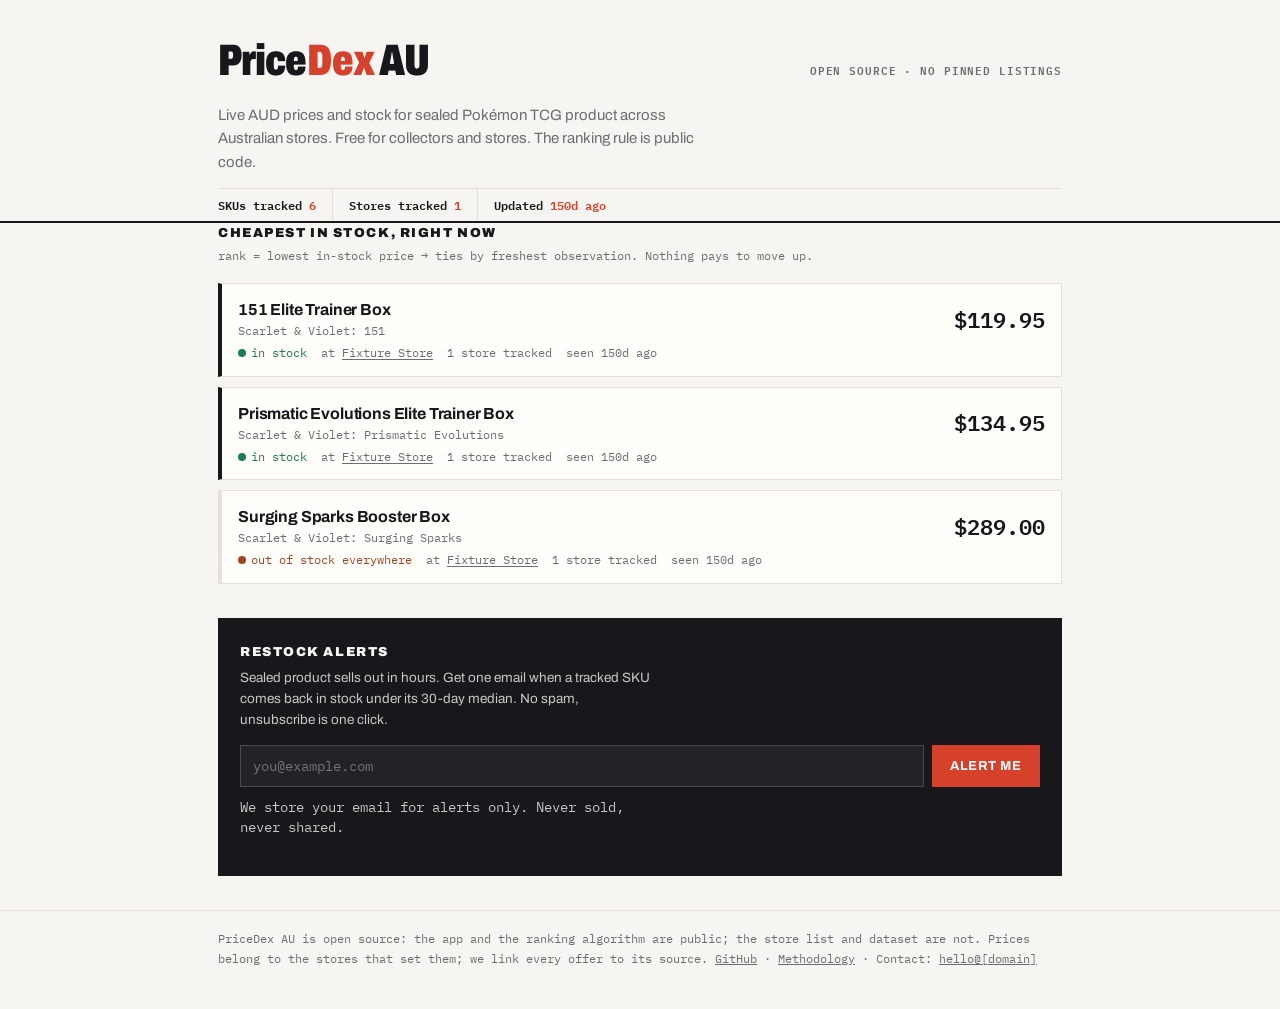
==== site/index.html @ 431e9506 "chore: import pricedex-mvp scaffold as delivered" ====
<!doctype html>
<html lang="en-AU">
<head>
<meta charset="utf-8">
<meta name="viewport" content="width=device-width, initial-scale=1">
<title>PriceDex AU · sealed TCG prices, tracked locally</title>
<meta name="description" content="Live AUD prices and stock for sealed Pokémon TCG product across Australian stores. Free, open source, no pinned listings.">
<link rel="preconnect" href="https://fonts.googleapis.com">
<link rel="preconnect" href="https://fonts.gstatic.com" crossorigin>
<link href="https://fonts.googleapis.com/css2?family=Archivo:wdth,wght@62..125,400..900&family=IBM+Plex+Mono:wght@400;600&display=swap" rel="stylesheet">
<style>
:root{
  --paper:#f6f5f1; --card:#fffefb; --ink:#17171c; --dim:#6c6c74;
  --line:#e3e1d9; --accent:#d6412b; --stock:#1e7d4f; --oos:#a1471f;
}
*{box-sizing:border-box;margin:0}
html{scroll-behavior:smooth}
@media (prefers-reduced-motion: reduce){html{scroll-behavior:auto}*{transition:none!important}}
body{background:var(--paper);color:var(--ink);font:15px/1.55 "Archivo",system-ui,sans-serif;font-variation-settings:"wdth" 100}
a{color:inherit}
.wrap{max-width:880px;margin:0 auto;padding:0 18px}

/* header */
header{border-bottom:2px solid var(--ink)}
.masthead{display:flex;align-items:baseline;justify-content:space-between;gap:12px;padding:26px 0 10px}
.logo{font-weight:900;font-size:clamp(28px,6vw,44px);letter-spacing:-.02em;font-variation-settings:"wdth" 72}
.logo span{color:var(--accent)}
.oss{font:600 11px/1 "IBM Plex Mono",monospace;color:var(--dim);text-transform:uppercase;letter-spacing:.08em}
.tag{padding:0 0 14px;color:var(--dim);max-width:56ch}
.ticker{display:flex;gap:0;border-top:1px solid var(--line);font:600 12px/1 "IBM Plex Mono",monospace}
.ticker div{padding:10px 16px 10px 0;margin-right:16px;border-right:1px solid var(--line)}
.ticker div:last-child{border-right:0}
.ticker b{color:var(--accent);font-weight:600}

/* index table */
main{padding:26px 0 8px}
h2{font-size:13px;font-weight:900;text-transform:uppercase;letter-spacing:.12em;margin-bottom:4px}
.rule-note{font:400 12px/1.5 "IBM Plex Mono",monospace;color:var(--dim);margin-bottom:18px}
.rule-note a{text-decoration underline}
.row{display:grid;grid-template-columns:1fr auto;gap:4px 18px;align-items:center;
     background:var(--card);border:1px solid var(--line);border-left:4px solid var(--ink);
     padding:14px 16px;margin-bottom:10px;transition:transform .12s ease}
.row:hover{transform:translateX(3px)}
.row.oosrow{border-left-color:var(--line)}
.name{font-weight:700;font-size:16px;letter-spacing:-.01em}
.set{font:400 11.5px/1.4 "IBM Plex Mono",monospace;color:var(--dim)}
.price{font:600 22px/1 "IBM Plex Mono",monospace;text-align:right;font-feature-settings:"tnum"}
.meta{grid-column:1 / -1;display:flex;flex-wrap:wrap;gap:8px 14px;align-items:center;
      font:400 12px/1.4 "IBM Plex Mono",monospace;color:var(--dim);padding-top:2px}
.dot{display:inline-block;width:8px;height:8px;border-radius:50%;margin-right:5px;vertical-align:baseline}
.instock .dot{background:var(--stock)} .instock{color:var(--stock)}
.oos .dot{background:var(--oos)} .oos{color:var(--oos)}
.store a{text-decoration:underline;text-underline-offset:2px}
.empty{border:1px dashed var(--line);padding:34px 20px;text-align:center;color:var(--dim);
       font:400 13px/1.6 "IBM Plex Mono",monospace}

/* alerts band */
.alerts{margin:34px 0;border:2px solid var(--ink);background:var(--ink);color:var(--paper);padding:22px 20px}
.alerts h2{color:var(--paper);margin-bottom:6px}
.alerts p{color:#c9c8c2;font-size:13.5px;max-width:52ch;margin-bottom:14px}
.alerts form{display:flex;gap:8px;flex-wrap:wrap}
.alerts input[type=email]{flex:1;min-width:220px;padding:11px 12px;border:1px solid #4a4a52;background:#222228;
  color:var(--paper);font:400 14px "IBM Plex Mono",monospace}
.alerts button{padding:11px 18px;border:0;background:var(--accent);color:#fff;font:700 13px "Archivo",sans-serif;
  text-transform:uppercase;letter-spacing:.06em;cursor:pointer}
.alerts button:hover{filter:brightness(1.08)}
input:focus-visible,button:focus-visible,a:focus-visible{outline:2px solid var(--accent);outline-offset:2px}
.fine{font:400 11px/1.5 "IBM Plex Mono",monospace;color:#8f8e96;margin-top:10px}

footer{border-top:1px solid var(--line);padding:18px 0 40px;color:var(--dim);
       font:400 12px/1.7 "IBM Plex Mono",monospace}
footer a{text-decoration:underline}
@media(max-width:560px){
  .price{font-size:19px}
  .ticker{flex-wrap:wrap}.ticker div{border-right:0;padding:8px 0 0;margin-right:14px}
}
</style>
</head>
<body>
<header>
  <div class="wrap">
    <div class="masthead">
      <div class="logo">Price<span>Dex</span> AU</div>
      <div class="oss">open source · no pinned listings</div>
    </div>
    <p class="tag">Live AUD prices and stock for sealed Pokémon TCG product across Australian stores. Free for collectors and stores. The ranking rule is public code.</p>
    <div class="ticker" id="ticker">
      <div>SKUs tracked <b id="t-skus">–</b></div>
      <div>Stores tracked <b id="t-stores">–</b></div>
      <div>Updated <b id="t-updated">–</b></div>
    </div>
  </div>
</header>

<main class="wrap">
  <h2>Cheapest in stock, right now</h2>
  <p class="rule-note">rank = lowest in-stock price → ties by freshest observation. Nothing pays to move up.</p>
  <div id="index"><div class="empty">Loading the index…</div></div>

  <section class="alerts" id="alerts">
    <h2>Restock alerts</h2>
    <p>Sealed product sells out in hours. Get one email when a tracked SKU comes back in stock under its 30-day median. No spam, unsubscribe is one click.</p>
    <form id="signup" method="POST" action="#">
      <input type="email" name="email" required placeholder="you@example.com" aria-label="Email address">
      <button type="submit">Alert me</button>
    </form>
    <p class="fine" id="signup-note">We store your email for alerts only. Never sold, never shared.</p>
  </section>
</main>

<footer>
  <div class="wrap">
    PriceDex AU is open source: the app and the ranking algorithm are public; the store list and dataset are not.
    Prices belong to the stores that set them; we link every offer to its source.
    <a href="#" rel="noopener">GitHub</a> · <a href="#" rel="noopener">Methodology</a> · Contact: <a href="#">hello@[domain]</a>
  </div>
</footer>

<script>
const fmt = c => (c/100).toLocaleString("en-AU",{style:"currency",currency:"AUD"});
const ago = iso => {
  const m = Math.max(0, Math.round((Date.now() - new Date(iso))/60000));
  return m < 60 ? `${m}m ago` : m < 1440 ? `${Math.round(m/60)}h ago` : `${Math.round(m/1440)}d ago`;
};

fetch("data.json").then(r => { if(!r.ok) throw 0; return r.json(); }).then(d => {
  const el = document.getElementById("index");
  const stores = new Set();
  d.products.forEach(p => p.offers.forEach(o => stores.add(o.store)));
  document.getElementById("t-skus").textContent = d.products.length;
  document.getElementById("t-stores").textContent = stores.size || "–";
  document.getElementById("t-updated").textContent = ago(d.generated_at);

  const rows = d.products
    .filter(p => p.best)
    .sort((a,b) => (b.best.in_stock - a.best.in_stock) || a.name.localeCompare(b.name))
    .map(p => {
      const b = p.best;
      const stock = b.in_stock
        ? `<span class="instock"><span class="dot"></span>in stock</span>`
        : `<span class="oos"><span class="dot"></span>out of stock everywhere</span>`;
      return `<div class="row ${b.in_stock ? "" : "oosrow"}">
        <div><div class="name">${p.name}</div><div class="set">${p.set}</div></div>
        <div class="price">${fmt(b.price_cents)}</div>
        <div class="meta">${stock}
          <span class="store">at <a href="${b.url}" rel="nofollow noopener">${b.store}</a></span>
          <span>${p.stores_tracked} store${p.stores_tracked===1?"":"s"} tracked</span>
          <span>seen ${ago(b.observed_at)}</span></div>
      </div>`;
    });
  el.innerHTML = rows.length ? rows.join("") :
    `<div class="empty">No offers in the index yet. Run the ingest pipeline, then scripts/export_site.py.</div>`;
}).catch(() => {
  document.getElementById("index").innerHTML =
    `<div class="empty">data.json not found. Run the pipeline:<br>python -m pricedex_ingest.run --fixture tests/fixtures/shopify_products.json<br>python scripts/export_site.py</div>`;
});

document.getElementById("signup").addEventListener("submit", e => {
  const form = e.target;
  if (form.action.endsWith("#")) {   // no backend wired yet
    e.preventDefault();
    document.getElementById("signup-note").textContent =
      "Alert backend not wired yet: set the form action to your Buttondown/Formspree endpoint in index.html.";
  }
});
</script>
</body>
</html>
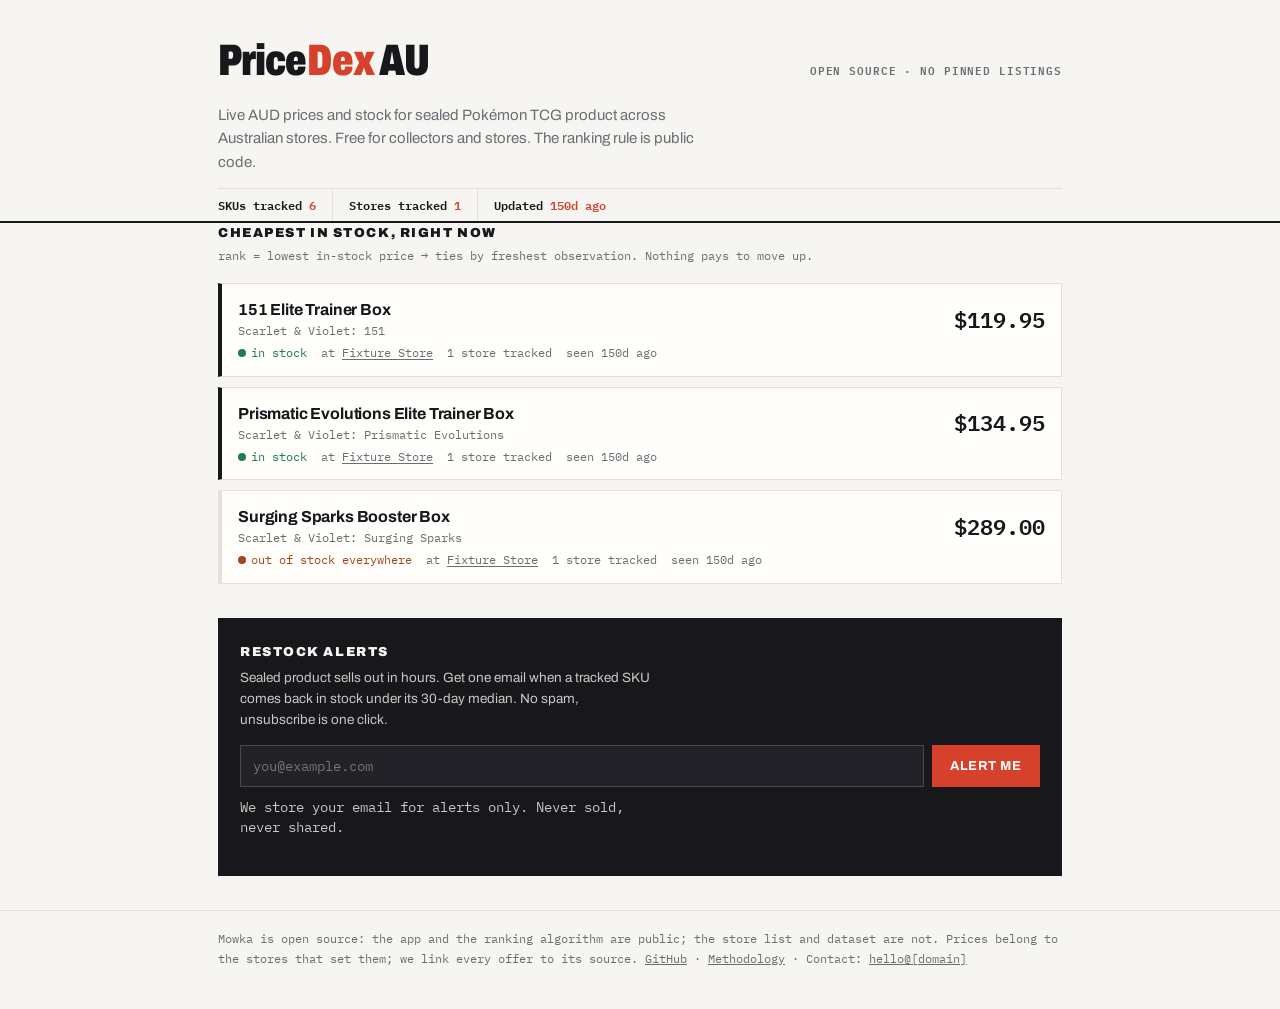
==== commit 10cbd000: "feat: rename PriceDex -> Mowka (package, db, UA, copy); SKU ids unchanged" ====
--- a/site/index.html
+++ b/site/index.html
@@ -3,7 +3,7 @@
 <head>
 <meta charset="utf-8">
 <meta name="viewport" content="width=device-width, initial-scale=1">
-<title>PriceDex AU · sealed TCG prices, tracked locally</title>
+<title>Mowka · sealed TCG prices, tracked locally</title>
 <meta name="description" content="Live AUD prices and stock for sealed Pokémon TCG product across Australian stores. Free, open source, no pinned listings.">
 <link rel="preconnect" href="https://fonts.googleapis.com">
 <link rel="preconnect" href="https://fonts.gstatic.com" crossorigin>
@@ -110,7 +110,7 @@
 
 <footer>
   <div class="wrap">
-    PriceDex AU is open source: the app and the ranking algorithm are public; the store list and dataset are not.
+    Mowka is open source: the app and the ranking algorithm are public; the store list and dataset are not.
     Prices belong to the stores that set them; we link every offer to its source.
     <a href="#" rel="noopener">GitHub</a> · <a href="#" rel="noopener">Methodology</a> · Contact: <a href="#">hello@[domain]</a>
   </div>
@@ -152,7 +152,7 @@
     `<div class="empty">No offers in the index yet. Run the ingest pipeline, then scripts/export_site.py.</div>`;
 }).catch(() => {
   document.getElementById("index").innerHTML =
-    `<div class="empty">data.json not found. Run the pipeline:<br>python -m pricedex_ingest.run --fixture tests/fixtures/shopify_products.json<br>python scripts/export_site.py</div>`;
+    `<div class="empty">data.json not found. Run the pipeline:<br>python -m mowka_ingest.run --fixture tests/fixtures/shopify_products.json<br>python scripts/export_site.py</div>`;
 });
 
 document.getElementById("signup").addEventListener("submit", e => {
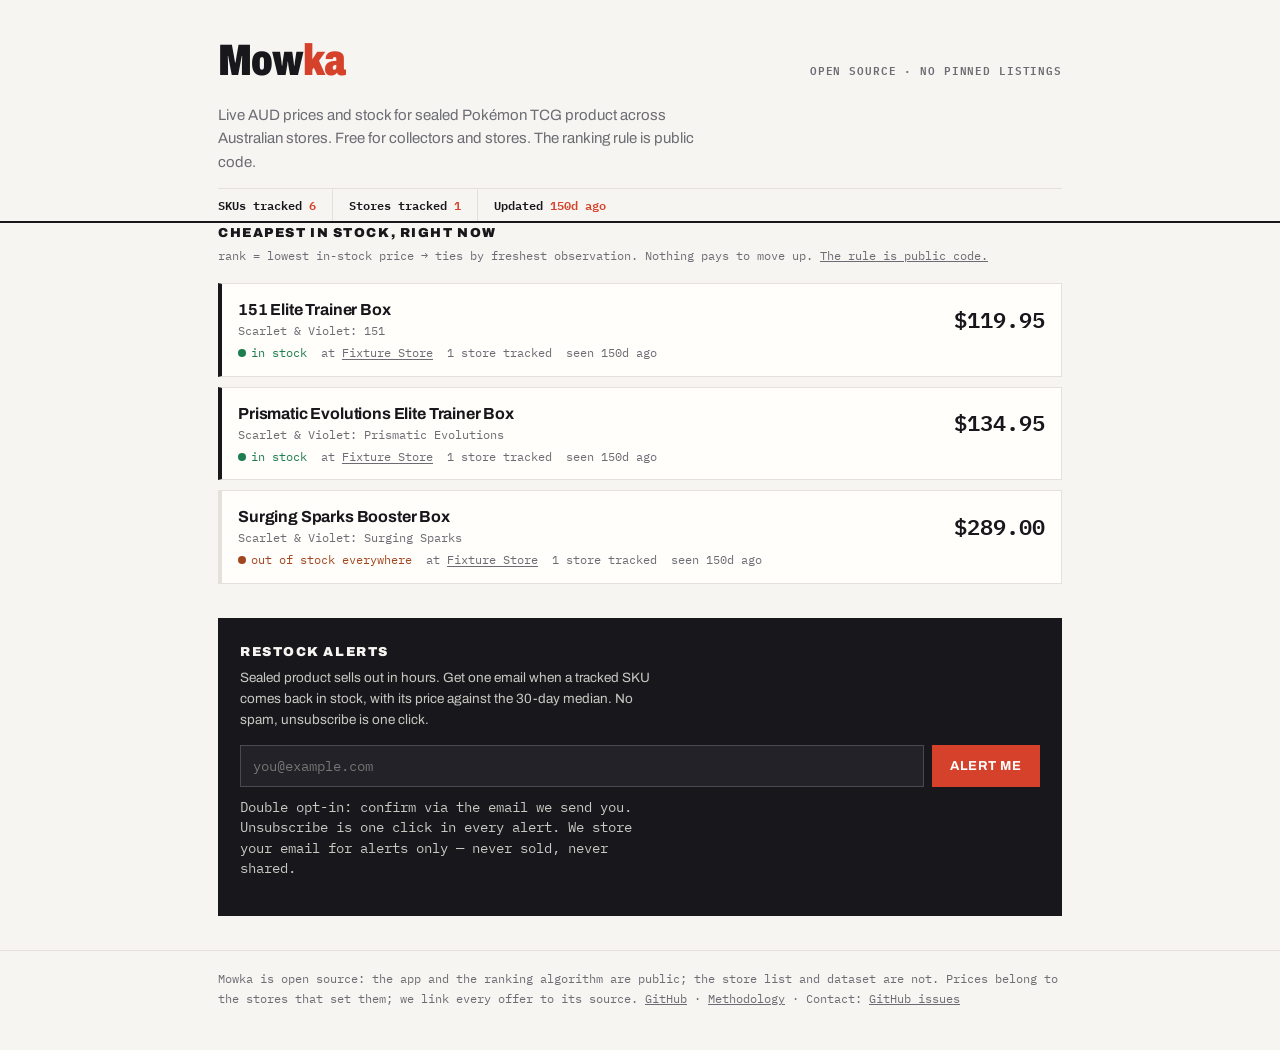
==== commit 52766bb9: "feat: git-as-database store, restock alerts, kill-gate dashboard, site wiring - ranking.py: single h" ====
--- a/site/index.html
+++ b/site/index.html
@@ -3,7 +3,7 @@
 <head>
 <meta charset="utf-8">
 <meta name="viewport" content="width=device-width, initial-scale=1">
-<title>Mowka · sealed TCG prices, tracked locally</title>
+<title>Mowka · sealed Pokémon TCG prices across Australian stores</title>
 <meta name="description" content="Live AUD prices and stock for sealed Pokémon TCG product across Australian stores. Free, open source, no pinned listings.">
 <link rel="preconnect" href="https://fonts.googleapis.com">
 <link rel="preconnect" href="https://fonts.gstatic.com" crossorigin>
@@ -80,7 +80,7 @@
 <header>
   <div class="wrap">
     <div class="masthead">
-      <div class="logo">Price<span>Dex</span> AU</div>
+      <div class="logo">Mow<span>ka</span></div>
       <div class="oss">open source · no pinned listings</div>
     </div>
     <p class="tag">Live AUD prices and stock for sealed Pokémon TCG product across Australian stores. Free for collectors and stores. The ranking rule is public code.</p>
@@ -94,17 +94,18 @@
 
 <main class="wrap">
   <h2>Cheapest in stock, right now</h2>
-  <p class="rule-note">rank = lowest in-stock price → ties by freshest observation. Nothing pays to move up.</p>
+  <p class="rule-note">rank = lowest in-stock price → ties by freshest observation. Nothing pays to move up. <a href="https://github.com/zhangzhongnan928/mowka/blob/main/ingest/mowka_ingest/ranking.py" rel="noopener">The rule is public code.</a></p>
   <div id="index"><div class="empty">Loading the index…</div></div>
 
   <section class="alerts" id="alerts">
     <h2>Restock alerts</h2>
-    <p>Sealed product sells out in hours. Get one email when a tracked SKU comes back in stock under its 30-day median. No spam, unsubscribe is one click.</p>
-    <form id="signup" method="POST" action="#">
+    <p>Sealed product sells out in hours. Get one email when a tracked SKU comes back in stock, with its price against the 30-day median. No spam, unsubscribe is one click.</p>
+    <form id="signup" method="POST" action="https://buttondown.com/api/emails/embed-subscribe/mowka">
       <input type="email" name="email" required placeholder="you@example.com" aria-label="Email address">
+      <input type="hidden" name="embed" value="1">
       <button type="submit">Alert me</button>
     </form>
-    <p class="fine" id="signup-note">We store your email for alerts only. Never sold, never shared.</p>
+    <p class="fine" id="signup-note">Double opt-in: confirm via the email we send you. Unsubscribe is one click in every alert. We store your email for alerts only — never sold, never shared.</p>
   </section>
 </main>
 
@@ -112,7 +113,7 @@
   <div class="wrap">
     Mowka is open source: the app and the ranking algorithm are public; the store list and dataset are not.
     Prices belong to the stores that set them; we link every offer to its source.
-    <a href="#" rel="noopener">GitHub</a> · <a href="#" rel="noopener">Methodology</a> · Contact: <a href="#">hello@[domain]</a>
+    <a href="https://github.com/zhangzhongnan928/mowka" rel="noopener">GitHub</a> · <a href="https://github.com/zhangzhongnan928/mowka/blob/main/docs/METHODOLOGY.md" rel="noopener">Methodology</a> · Contact: <a href="https://github.com/zhangzhongnan928/mowka/issues">GitHub issues</a>
   </div>
 </footer>
 
@@ -164,5 +165,6 @@
   }
 });
 </script>
+<script data-goatcounter="https://mowka.goatcounter.com/count" async src="https://gc.zgo.at/count.js"></script>
 </body>
 </html>
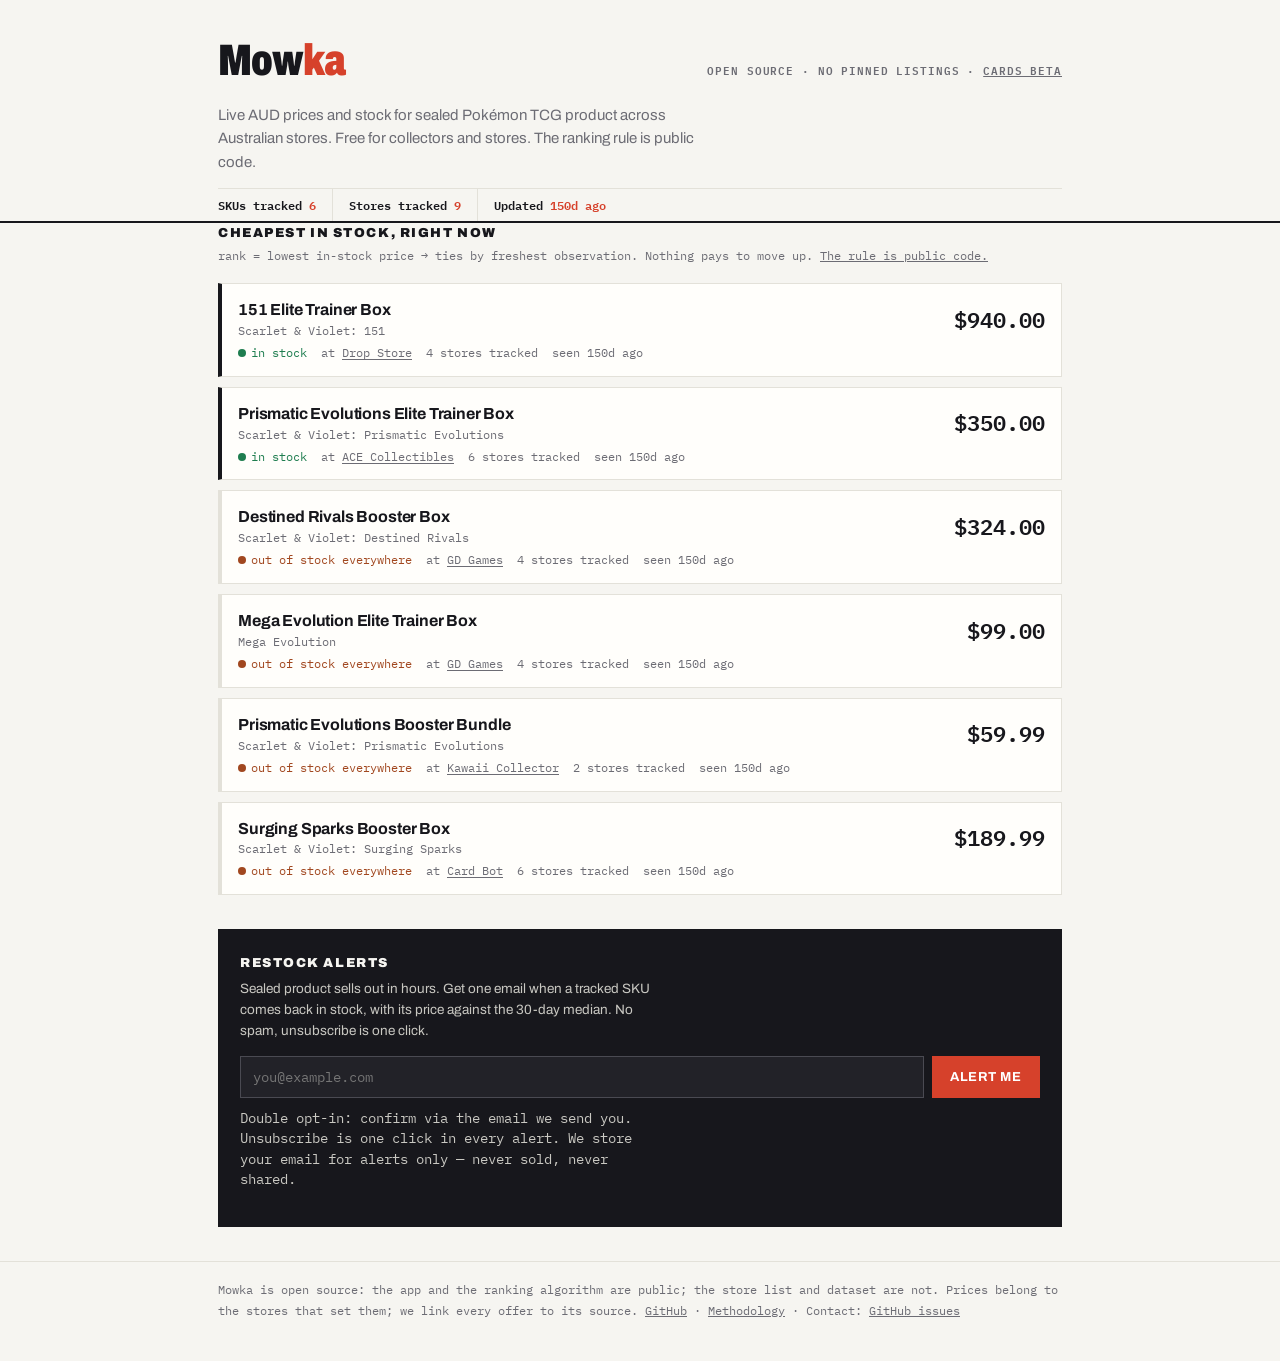
==== commit c99c4c9a: "feat: card lane — chase-list pricing in AUD (Addendum 01) - models: Sku.kind sealed|card + catalog_r" ====
--- a/site/index.html
+++ b/site/index.html
@@ -80,8 +80,8 @@
 <header>
   <div class="wrap">
     <div class="masthead">
-      <div class="logo">Mow<span>ka</span></div>
-      <div class="oss">open source · no pinned listings</div>
+      <h1 class="logo">Mow<span>ka</span></h1>
+      <div class="oss">open source · no pinned listings · <a href="cards.html">cards beta</a></div>
     </div>
     <p class="tag">Live AUD prices and stock for sealed Pokémon TCG product across Australian stores. Free for collectors and stores. The ranking rule is public code.</p>
     <div class="ticker" id="ticker">
@@ -95,7 +95,7 @@
 <main class="wrap">
   <h2>Cheapest in stock, right now</h2>
   <p class="rule-note">rank = lowest in-stock price → ties by freshest observation. Nothing pays to move up. <a href="https://github.com/zhangzhongnan928/mowka/blob/main/ingest/mowka_ingest/ranking.py" rel="noopener">The rule is public code.</a></p>
-  <div id="index"><div class="empty">Loading the index…</div></div>
+  <div id="index" role="list" aria-live="polite"><div class="empty">Loading the index…</div></div>
 
   <section class="alerts" id="alerts">
     <h2>Restock alerts</h2>
@@ -123,6 +123,14 @@
   const m = Math.max(0, Math.round((Date.now() - new Date(iso))/60000));
   return m < 60 ? `${m}m ago` : m < 1440 ? `${Math.round(m/60)}h ago` : `${Math.round(m/1440)}d ago`;
 };
+// data.json carries strings scraped from external stores — escape everything,
+// and only ever link to http(s) URLs.
+const esc = s => String(s).replace(/[&<>"']/g, c =>
+  ({"&":"&amp;","<":"&lt;",">":"&gt;",'"':"&quot;","'":"&#39;"}[c]));
+const safeUrl = u => {
+  try { const x = new URL(u); return x.protocol === "http:" || x.protocol === "https:" ? x.href : "#"; }
+  catch { return "#"; }
+};
 
 fetch("data.json").then(r => { if(!r.ok) throw 0; return r.json(); }).then(d => {
   const el = document.getElementById("index");
@@ -140,11 +148,11 @@
       const stock = b.in_stock
         ? `<span class="instock"><span class="dot"></span>in stock</span>`
         : `<span class="oos"><span class="dot"></span>out of stock everywhere</span>`;
-      return `<div class="row ${b.in_stock ? "" : "oosrow"}">
-        <div><div class="name">${p.name}</div><div class="set">${p.set}</div></div>
+      return `<div class="row ${b.in_stock ? "" : "oosrow"}" role="listitem">
+        <div><div class="name">${esc(p.name)}</div><div class="set">${esc(p.set)}</div></div>
         <div class="price">${fmt(b.price_cents)}</div>
         <div class="meta">${stock}
-          <span class="store">at <a href="${b.url}" rel="nofollow noopener">${b.store}</a></span>
+          <span class="store">at <a href="${esc(safeUrl(b.url))}" rel="nofollow noopener">${esc(b.store)}</a></span>
           <span>${p.stores_tracked} store${p.stores_tracked===1?"":"s"} tracked</span>
           <span>seen ${ago(b.observed_at)}</span></div>
       </div>`;
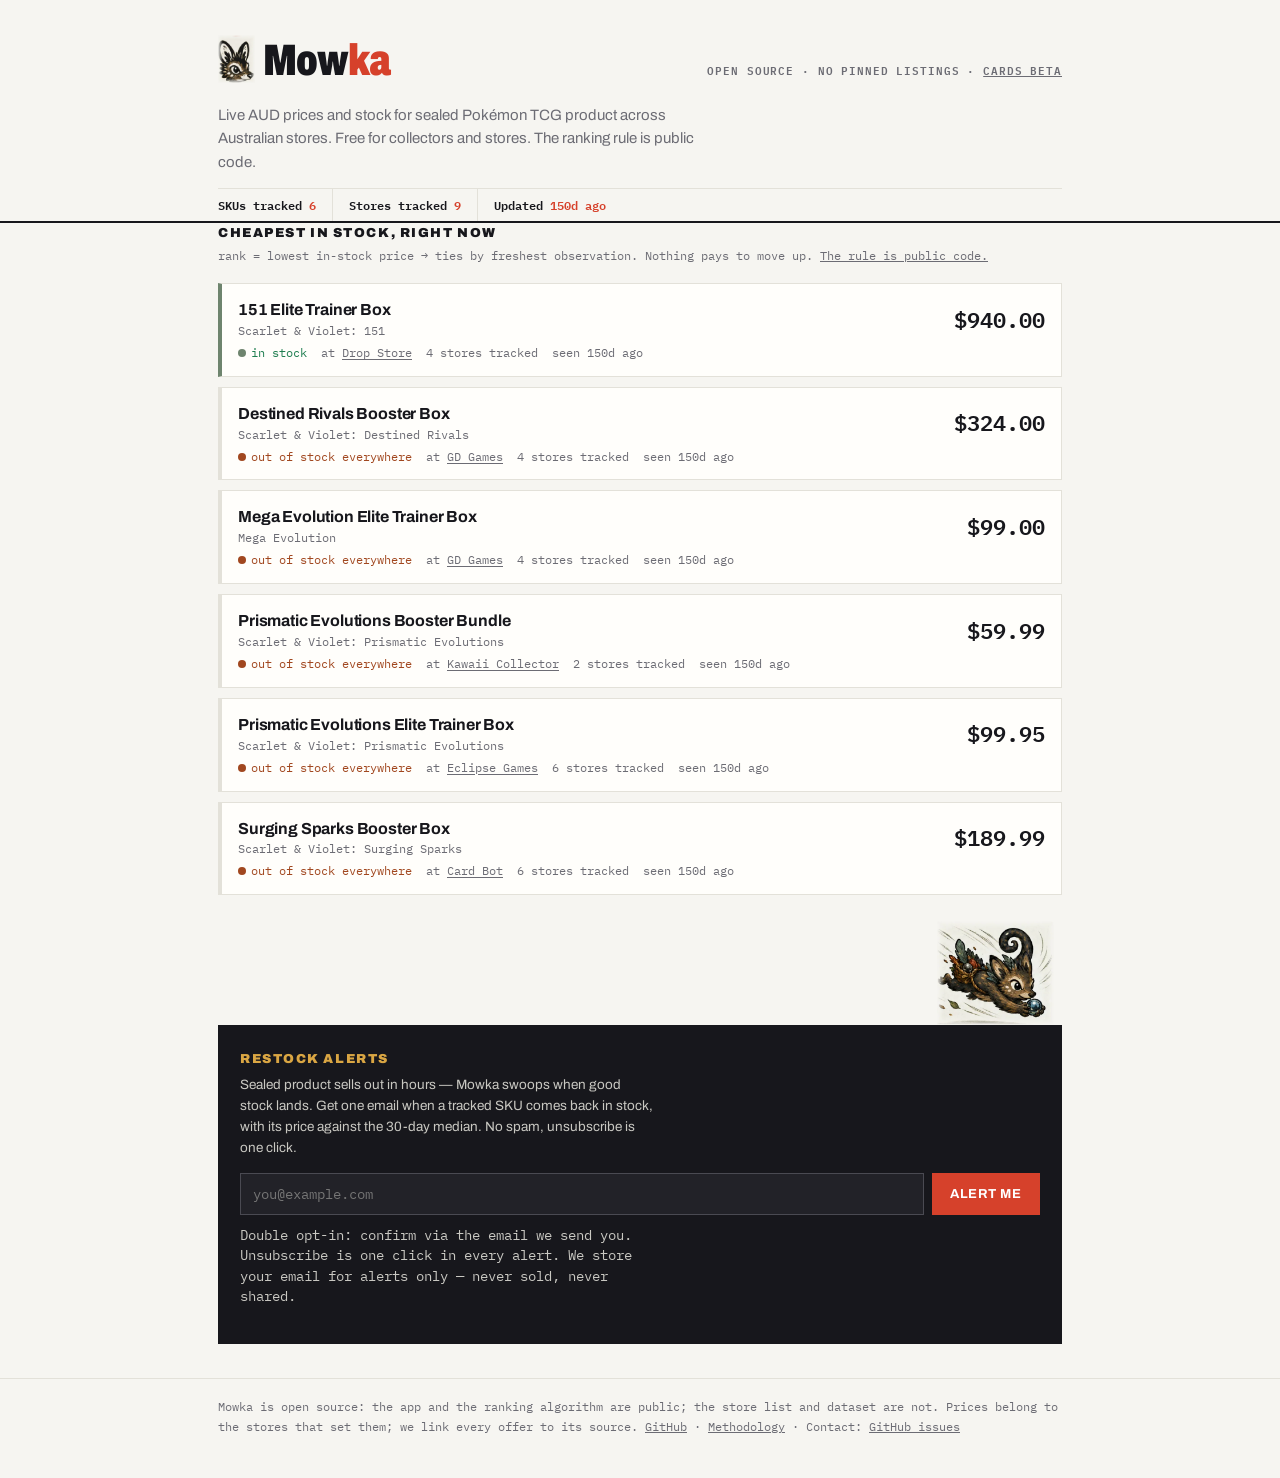
==== commit 1f93d301: "feat: mascot-led brand integration (Mowka design sheet) - docs/brand/mowka-design-sheet.png: canonic" ====
--- a/site/index.html
+++ b/site/index.html
@@ -5,13 +5,18 @@
 <meta name="viewport" content="width=device-width, initial-scale=1">
 <title>Mowka · sealed Pokémon TCG prices across Australian stores</title>
 <meta name="description" content="Live AUD prices and stock for sealed Pokémon TCG product across Australian stores. Free, open source, no pinned listings.">
+<link rel="icon" type="image/png" href="favicon.png">
+<link rel="apple-touch-icon" href="assets/favicon-180.png">
 <link rel="preconnect" href="https://fonts.googleapis.com">
 <link rel="preconnect" href="https://fonts.gstatic.com" crossorigin>
 <link href="https://fonts.googleapis.com/css2?family=Archivo:wdth,wght@62..125,400..900&family=IBM+Plex+Mono:wght@400;600&display=swap" rel="stylesheet">
 <style>
 :root{
+  /* canonical Mowka palette (docs/brand/mowka-design-sheet.png):
+     ink #17171C · gum leaf #6E846E · gold #DAA643 · spark #D6412B · paper #F6F5F1 */
   --paper:#f6f5f1; --card:#fffefb; --ink:#17171c; --dim:#6c6c74;
   --line:#e3e1d9; --accent:#d6412b; --stock:#1e7d4f; --oos:#a1471f;
+  --gumleaf:#6e846e; --gold:#daa643;
 }
 *{box-sizing:border-box;margin:0}
 html{scroll-behavior:smooth}
@@ -25,6 +30,7 @@
 .masthead{display:flex;align-items:baseline;justify-content:space-between;gap:12px;padding:26px 0 10px}
 .logo{font-weight:900;font-size:clamp(28px,6vw,44px);letter-spacing:-.02em;font-variation-settings:"wdth" 72}
 .logo span{color:var(--accent)}
+.logo .mark{height:1.1em;width:auto;vertical-align:-0.18em;margin-right:8px;mix-blend-mode:multiply}
 .oss{font:600 11px/1 "IBM Plex Mono",monospace;color:var(--dim);text-transform:uppercase;letter-spacing:.08em}
 .tag{padding:0 0 14px;color:var(--dim);max-width:56ch}
 .ticker{display:flex;gap:0;border-top:1px solid var(--line);font:600 12px/1 "IBM Plex Mono",monospace}
@@ -38,7 +44,7 @@
 .rule-note{font:400 12px/1.5 "IBM Plex Mono",monospace;color:var(--dim);margin-bottom:18px}
 .rule-note a{text-decoration underline}
 .row{display:grid;grid-template-columns:1fr auto;gap:4px 18px;align-items:center;
-     background:var(--card);border:1px solid var(--line);border-left:4px solid var(--ink);
+     background:var(--card);border:1px solid var(--line);border-left:4px solid var(--gumleaf);
      padding:14px 16px;margin-bottom:10px;transition:transform .12s ease}
 .row:hover{transform:translateX(3px)}
 .row.oosrow{border-left-color:var(--line)}
@@ -48,15 +54,17 @@
 .meta{grid-column:1 / -1;display:flex;flex-wrap:wrap;gap:8px 14px;align-items:center;
       font:400 12px/1.4 "IBM Plex Mono",monospace;color:var(--dim);padding-top:2px}
 .dot{display:inline-block;width:8px;height:8px;border-radius:50%;margin-right:5px;vertical-align:baseline}
-.instock .dot{background:var(--stock)} .instock{color:var(--stock)}
+.instock .dot{background:var(--gumleaf)} .instock{color:var(--stock)}
 .oos .dot{background:var(--oos)} .oos{color:var(--oos)}
 .store a{text-decoration:underline;text-underline-offset:2px}
 .empty{border:1px dashed var(--line);padding:34px 20px;text-align:center;color:var(--dim);
        font:400 13px/1.6 "IBM Plex Mono",monospace}
 
 /* alerts band */
-.alerts{margin:34px 0;border:2px solid var(--ink);background:var(--ink);color:var(--paper);padding:22px 20px}
-.alerts h2{color:var(--paper);margin-bottom:6px}
+.alerts{margin:0 0 34px;border:2px solid var(--ink);background:var(--ink);color:var(--paper);padding:22px 20px}
+.alerts h2{color:var(--gold);margin-bottom:6px}
+.alerts-figure{display:flex;justify-content:flex-end;padding:0 8px;margin-top:26px}
+.alerts-figure img{height:104px;width:auto;mix-blend-mode:multiply}
 .alerts p{color:#c9c8c2;font-size:13.5px;max-width:52ch;margin-bottom:14px}
 .alerts form{display:flex;gap:8px;flex-wrap:wrap}
 .alerts input[type=email]{flex:1;min-width:220px;padding:11px 12px;border:1px solid #4a4a52;background:#222228;
@@ -80,7 +88,7 @@
 <header>
   <div class="wrap">
     <div class="masthead">
-      <h1 class="logo">Mow<span>ka</span></h1>
+      <h1 class="logo"><img class="mark" src="assets/mowka-head.webp" alt="" width="37" height="48">Mow<span>ka</span></h1>
       <div class="oss">open source · no pinned listings · <a href="cards.html">cards beta</a></div>
     </div>
     <p class="tag">Live AUD prices and stock for sealed Pokémon TCG product across Australian stores. Free for collectors and stores. The ranking rule is public code.</p>
@@ -97,9 +105,10 @@
   <p class="rule-note">rank = lowest in-stock price → ties by freshest observation. Nothing pays to move up. <a href="https://github.com/zhangzhongnan928/mowka/blob/main/ingest/mowka_ingest/ranking.py" rel="noopener">The rule is public code.</a></p>
   <div id="index" role="list" aria-live="polite"><div class="empty">Loading the index…</div></div>
 
+  <div class="alerts-figure" aria-hidden="true"><img src="assets/mowka-swoop.webp" alt=""></div>
   <section class="alerts" id="alerts">
     <h2>Restock alerts</h2>
-    <p>Sealed product sells out in hours. Get one email when a tracked SKU comes back in stock, with its price against the 30-day median. No spam, unsubscribe is one click.</p>
+    <p>Sealed product sells out in hours — Mowka swoops when good stock lands. Get one email when a tracked SKU comes back in stock, with its price against the 30-day median. No spam, unsubscribe is one click.</p>
     <form id="signup" method="POST" action="https://buttondown.com/api/emails/embed-subscribe/mowka">
       <input type="email" name="email" required placeholder="you@example.com" aria-label="Email address">
       <input type="hidden" name="embed" value="1">
